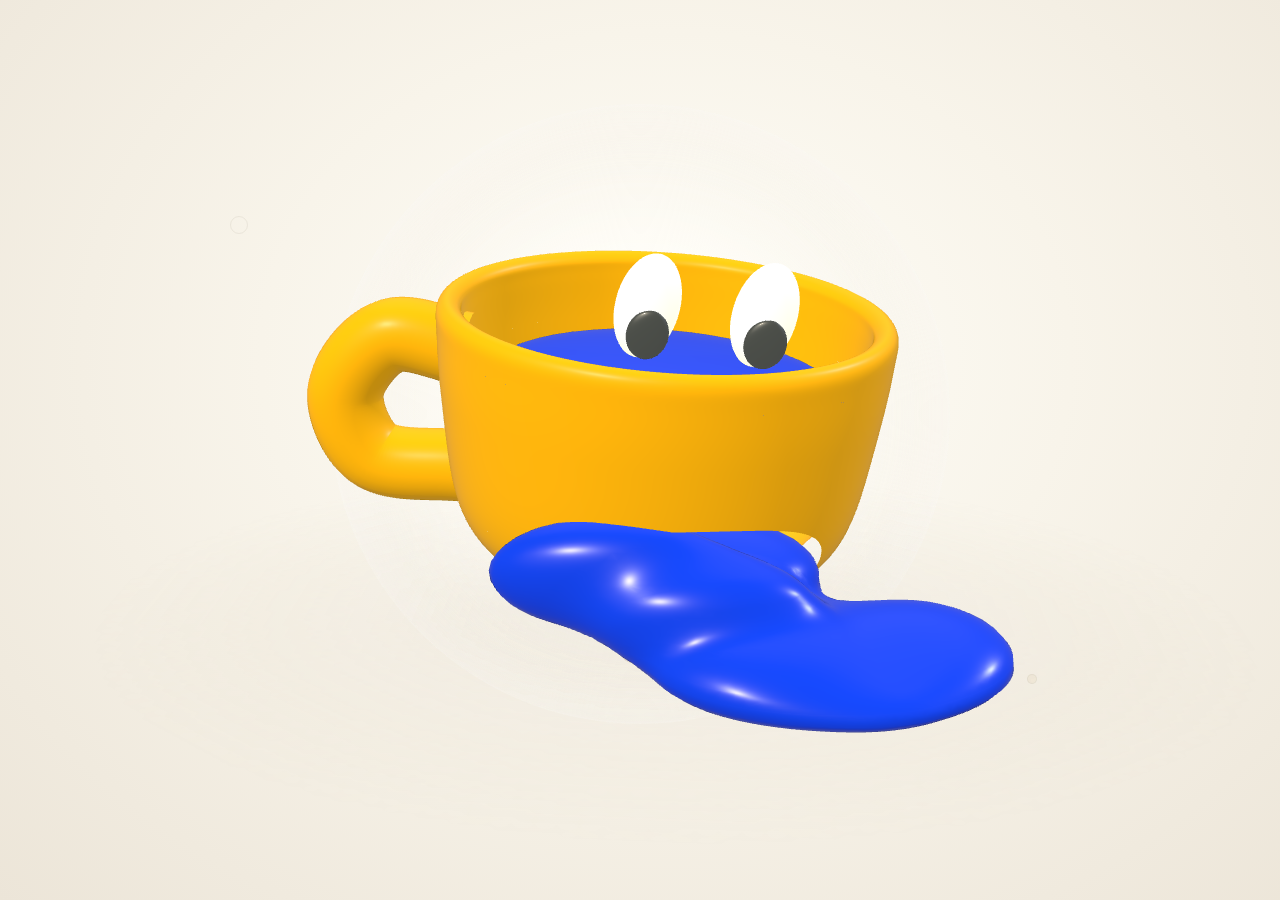
==== index.html @ 0cfe026a "Publish Liuliu NFC interactive page" ====
<!doctype html>
<html lang="zh-CN">
<head>
 <meta charset="UTF-8"><meta name="viewport" content="width=device-width,initial-scale=1,viewport-fit=cover">
 <meta name="theme-color" content="#f6f1e8"><title>漏漏</title>
 <link rel="stylesheet" href="style.css?v=4">
</head>
<body>
 <main aria-label="可以触摸和拖动的漏漏果冻角色">
  <div class="halo" aria-hidden="true"></div>
  <div class="orbit orbit-a" aria-hidden="true"></div><div class="orbit orbit-b" aria-hidden="true"></div>
  <img class="fallback" src="fallback.png" alt="黄色杯子与蓝色情绪组成的漏漏" draggable="false">
  <canvas id="jelly" tabindex="0" role="button" aria-label="轻触漏漏，让它弹一弹；也可以拖动或按空格键"></canvas>
  <div class="touch-ring" aria-hidden="true"></div>
 </main>
 <script type="module" src="app.js?v=8"></script>
</body>
</html>
---- style.css ----
:root{color-scheme:light;background:#f6f1e8}*{box-sizing:border-box}html,body{width:100%;height:100%;margin:0;overflow:hidden}body{background:radial-gradient(ellipse at 52% 40%,#fffef8 0%,#f8f4ea 43%,#ece5d8 100%)}main{position:relative;width:100%;height:100%;isolation:isolate;overflow:hidden}canvas{position:absolute;inset:0;width:100%;height:100%;outline:0;touch-action:none;cursor:grab;z-index:3}canvas:active{cursor:grabbing}canvas:focus-visible{outline:2px solid #ada9c1;outline-offset:-12px;border-radius:22px}.halo{position:absolute;left:50%;top:46%;width:min(74vw,620px);aspect-ratio:1;border-radius:50%;transform:translate(-50%,-50%);background:radial-gradient(circle,#fffef9 30%,#f1eadc55 70%,transparent 72%);box-shadow:inset 0 0 90px #fff9;z-index:0}.orbit{position:absolute;border:1px solid #cdc5b94d;border-radius:50%;pointer-events:none;z-index:1}.orbit-a{width:18px;height:18px;left:18%;top:24%}.orbit-b{width:10px;height:10px;right:19%;bottom:24%;background:#e8ddc359}.fallback{position:absolute;left:50%;top:48%;width:min(75vw,420px);max-height:80vh;object-fit:contain;transform:translate(-50%,-50%);mix-blend-mode:multiply;z-index:2}.ready .fallback{visibility:hidden;pointer-events:none}.touch-ring{position:absolute;left:50%;top:73%;width:34px;height:14px;border:1px solid #c2b7a373;border-radius:50%;transform:translate(-50%,-50%);pointer-events:none;z-index:1;animation:hint 3.5s ease-in-out infinite}@keyframes hint{0%,60%,100%{opacity:.12;transform:translate(-50%,-50%) scale(.85)}75%{opacity:.6;transform:translate(-50%,-50%) scale(1.2)}}@media(prefers-reduced-motion:reduce){.touch-ring{animation:none}}
.speech-bubble{position:absolute;z-index:5;left:50%;top:max(32px,14%);transform:translate(-50%,12px) scale(.96);width:max-content;max-width:calc(100% - 48px);padding:18px 24px;border-radius:24px;background:rgba(255,255,255,.64);border:1px solid rgba(255,255,255,.88);box-shadow:0 12px 40px #28334714,inset 0 1px 0 #fff;backdrop-filter:blur(18px);-webkit-backdrop-filter:blur(18px);color:#27313b;font:500 17px/1.6 'Microsoft YaHei',sans-serif;opacity:0;pointer-events:none;transition:opacity .25s,transform .35s}.speech-bubble.show{opacity:1;transform:translate(-50%,0) scale(1)}.speech-bubble:after{content:'';position:absolute;bottom:-7px;left:60%;width:14px;height:14px;background:rgba(255,255,255,.64);transform:rotate(45deg);border-right:1px solid #fff9;border-bottom:1px solid #fff9}@media(max-width:600px){.speech-bubble{top:22%;font-size:16px;padding:14px 20px}}@media(prefers-reduced-motion:reduce){.speech-bubble{transition:none}}
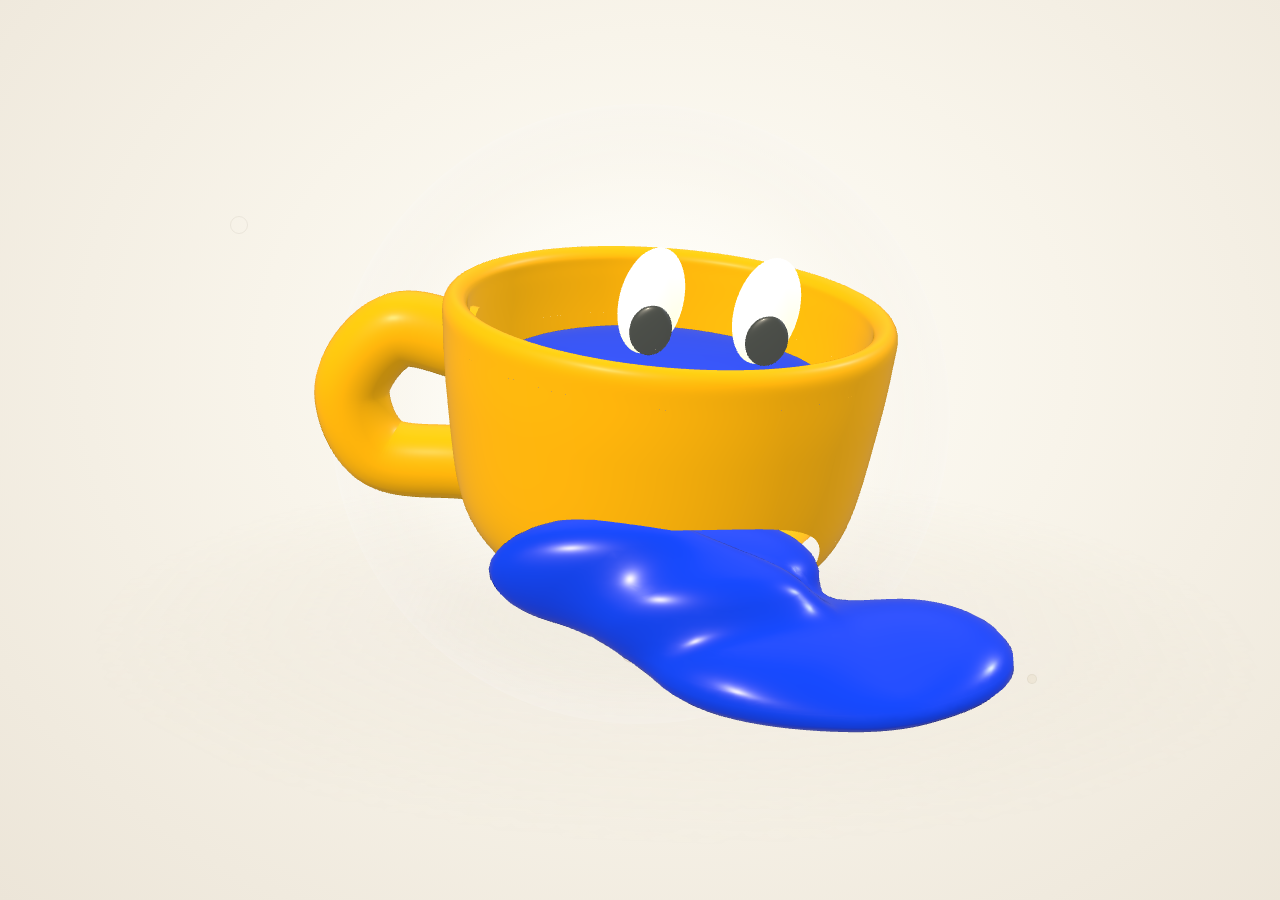
==== commit 87484f11: "Remove static loading placeholder" ====
--- a/index.html
+++ b/index.html
@@ -9,7 +9,6 @@
  <main aria-label="可以触摸和拖动的漏漏果冻角色">
   <div class="halo" aria-hidden="true"></div>
   <div class="orbit orbit-a" aria-hidden="true"></div><div class="orbit orbit-b" aria-hidden="true"></div>
-  <img class="fallback" src="fallback.png" alt="黄色杯子与蓝色情绪组成的漏漏" draggable="false">
   <canvas id="jelly" tabindex="0" role="button" aria-label="轻触漏漏，让它弹一弹；也可以拖动或按空格键"></canvas>
   <div class="touch-ring" aria-hidden="true"></div>
  </main>
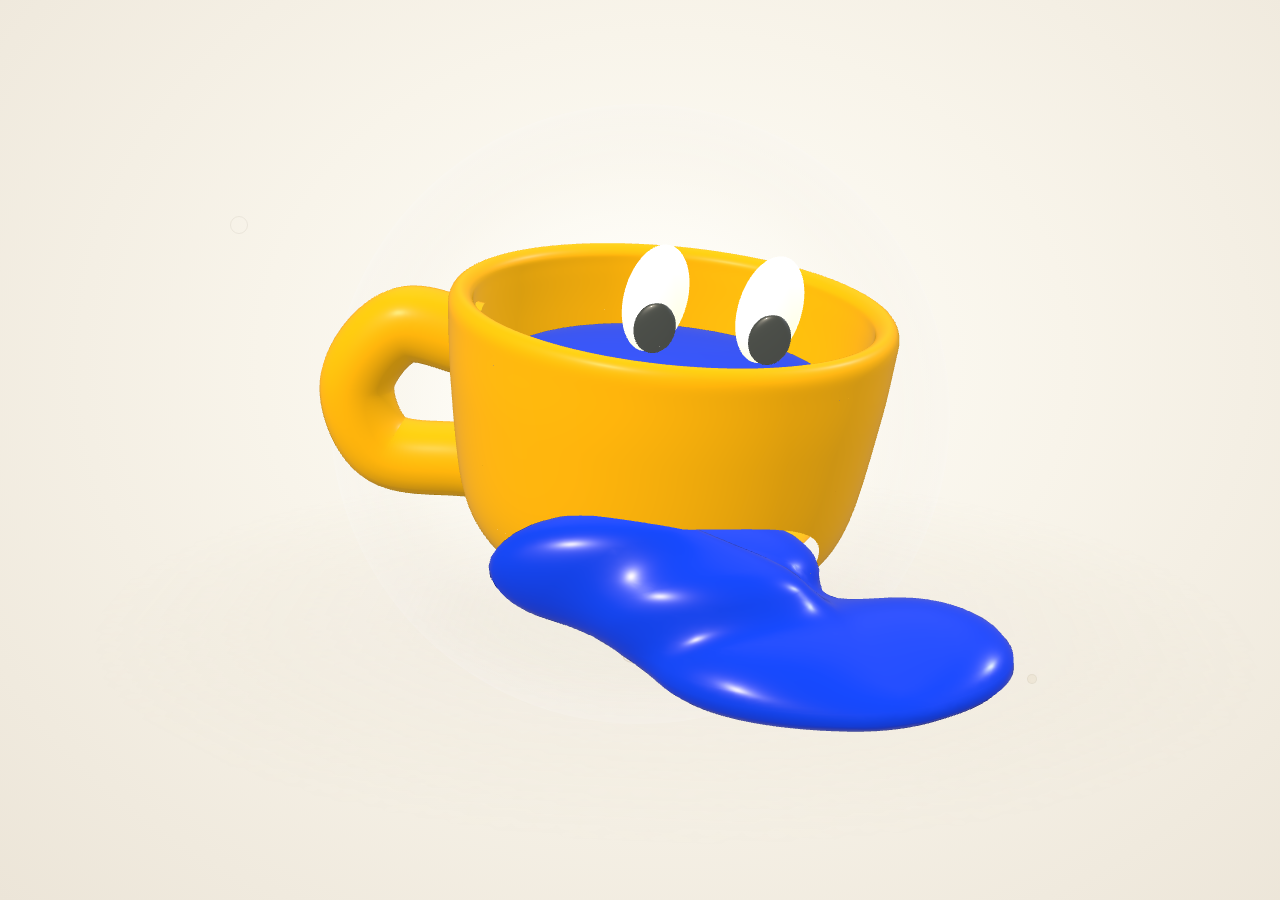
==== commit 359fcfb8: "Refine character details and add drag to orbit all ten models" ====
--- a/index.html
+++ b/index.html
@@ -12,6 +12,6 @@
   <canvas id="jelly" tabindex="0" role="button" aria-label="轻触漏漏，让它弹一弹；也可以拖动或按空格键"></canvas>
   <div class="touch-ring" aria-hidden="true"></div>
  </main>
- <script type="module" src="app.js?v=8"></script>
+ <script type="module" src="app.js?v=9"></script>
 </body>
 </html>
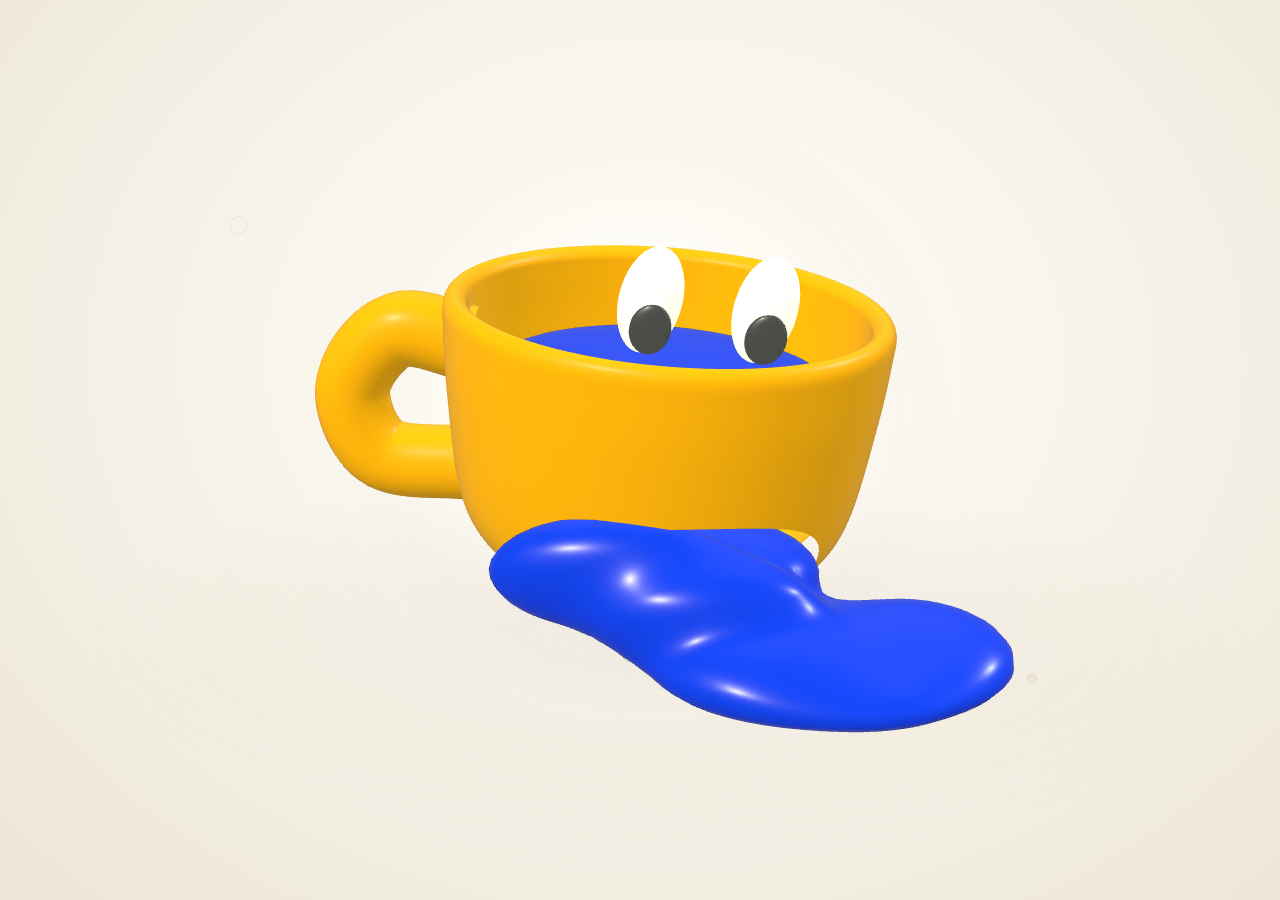
==== commit e96765d4: "Refine hiding and spiral shape and add ten character sound effects" ====
--- a/index.html
+++ b/index.html
@@ -12,6 +12,6 @@
   <canvas id="jelly" tabindex="0" role="button" aria-label="轻触漏漏，让它弹一弹；也可以拖动或按空格键"></canvas>
   <div class="touch-ring" aria-hidden="true"></div>
  </main>
- <script type="module" src="app.js?v=9"></script>
+ <script type="module" src="app.js?v=10"></script>
 </body>
 </html>
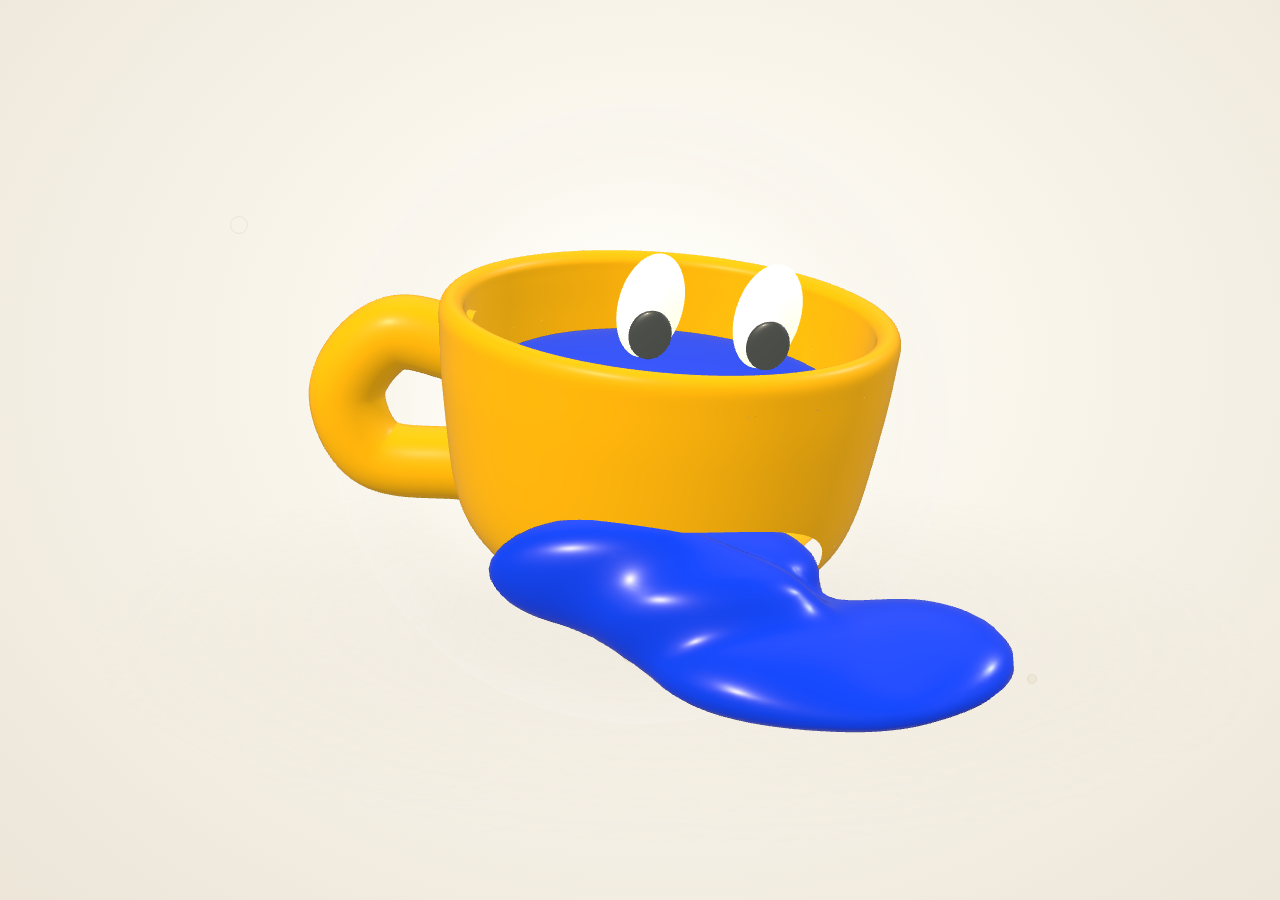
==== commit 32d40700: "Refine spiral and leaning characters, hiding hand, entrance audio and copy" ====
--- a/index.html
+++ b/index.html
@@ -12,6 +12,6 @@
   <canvas id="jelly" tabindex="0" role="button" aria-label="轻触漏漏，让它弹一弹；也可以拖动或按空格键"></canvas>
   <div class="touch-ring" aria-hidden="true"></div>
  </main>
- <script type="module" src="app.js?v=10"></script>
+ <script type="module" src="app.js?v=11"></script>
 </body>
 </html>
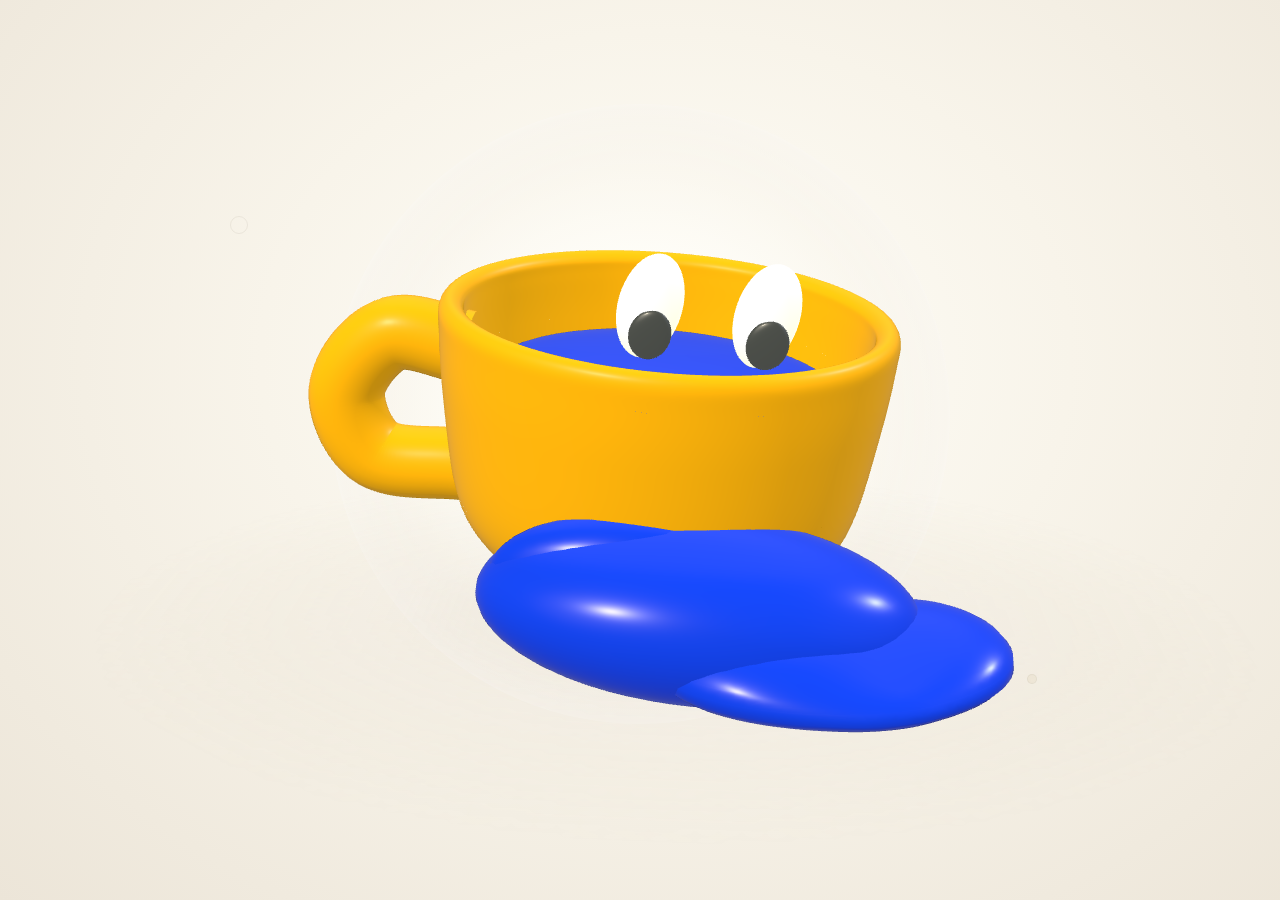
==== commit 437609bd: "Refine character occlusion, silhouettes and messages" ====
--- a/index.html
+++ b/index.html
@@ -12,6 +12,6 @@
   <canvas id="jelly" tabindex="0" role="button" aria-label="轻触漏漏，让它弹一弹；也可以拖动或按空格键"></canvas>
   <div class="touch-ring" aria-hidden="true"></div>
  </main>
- <script type="module" src="app.js?v=11"></script>
+ <script type="module" src="app.js?v=10-11"></script>
 </body>
 </html>
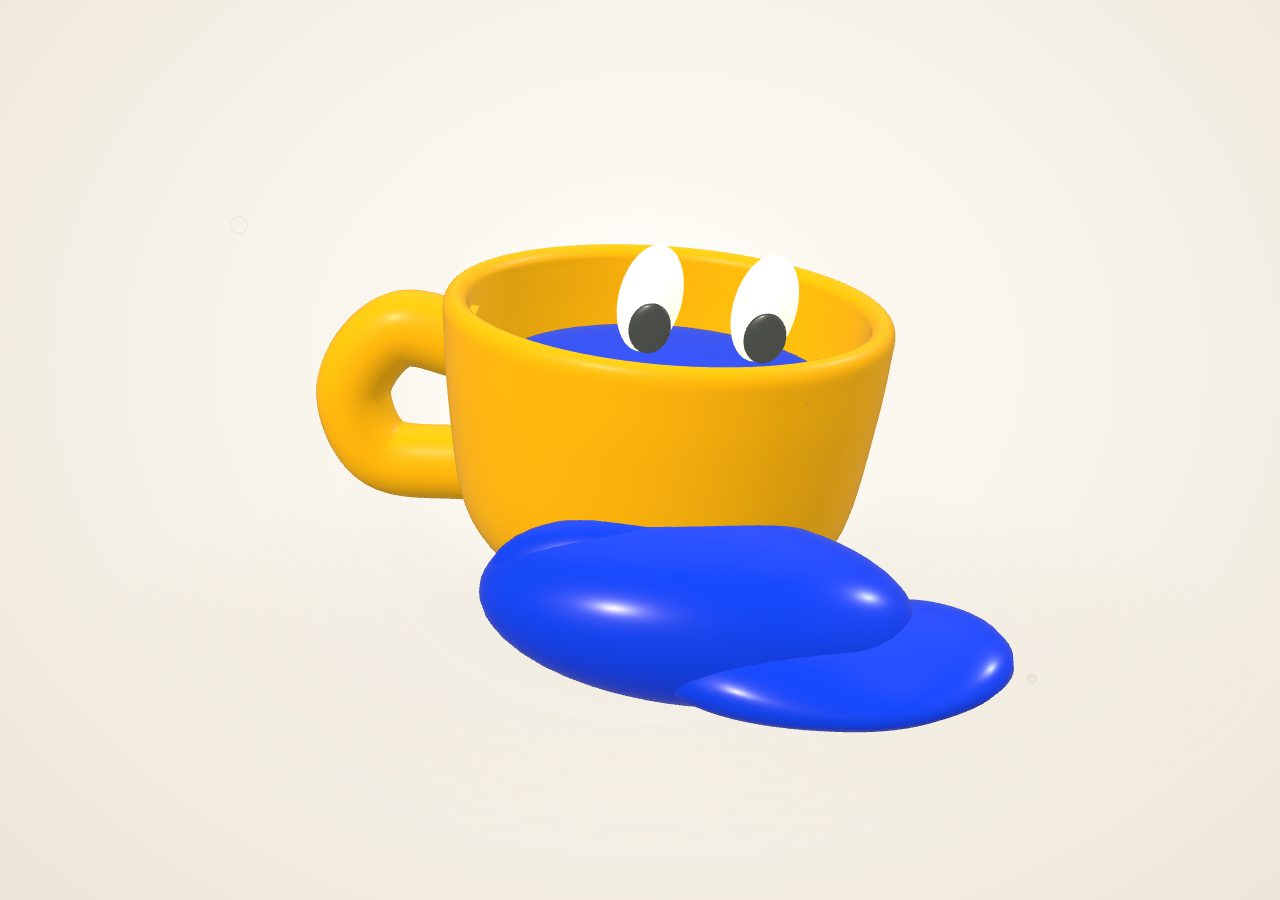
==== commit 98603be7: "Fix reveal sequence and unify first-line captions" ====
--- a/index.html
+++ b/index.html
@@ -3,7 +3,7 @@
 <head>
  <meta charset="UTF-8"><meta name="viewport" content="width=device-width,initial-scale=1,viewport-fit=cover">
  <meta name="theme-color" content="#f6f1e8"><title>漏漏</title>
- <link rel="stylesheet" href="style.css?v=4">
+ <link rel="stylesheet" href="style.css?v=10">
 </head>
 <body>
  <main aria-label="可以触摸和拖动的漏漏果冻角色">
@@ -12,6 +12,6 @@
   <canvas id="jelly" tabindex="0" role="button" aria-label="轻触漏漏，让它弹一弹；也可以拖动或按空格键"></canvas>
   <div class="touch-ring" aria-hidden="true"></div>
  </main>
- <script type="module" src="app.js?v=10-11"></script>
+ <script type="module" src="app.js?v=12"></script>
 </body>
 </html>
--- a/style.css
+++ b/style.css
@@ -1,2 +1,5 @@
 :root{color-scheme:light;background:#f6f1e8}*{box-sizing:border-box}html,body{width:100%;height:100%;margin:0;overflow:hidden}body{background:radial-gradient(ellipse at 52% 40%,#fffef8 0%,#f8f4ea 43%,#ece5d8 100%)}main{position:relative;width:100%;height:100%;isolation:isolate;overflow:hidden}canvas{position:absolute;inset:0;width:100%;height:100%;outline:0;touch-action:none;cursor:grab;z-index:3}canvas:active{cursor:grabbing}canvas:focus-visible{outline:2px solid #ada9c1;outline-offset:-12px;border-radius:22px}.halo{position:absolute;left:50%;top:46%;width:min(74vw,620px);aspect-ratio:1;border-radius:50%;transform:translate(-50%,-50%);background:radial-gradient(circle,#fffef9 30%,#f1eadc55 70%,transparent 72%);box-shadow:inset 0 0 90px #fff9;z-index:0}.orbit{position:absolute;border:1px solid #cdc5b94d;border-radius:50%;pointer-events:none;z-index:1}.orbit-a{width:18px;height:18px;left:18%;top:24%}.orbit-b{width:10px;height:10px;right:19%;bottom:24%;background:#e8ddc359}.fallback{position:absolute;left:50%;top:48%;width:min(75vw,420px);max-height:80vh;object-fit:contain;transform:translate(-50%,-50%);mix-blend-mode:multiply;z-index:2}.ready .fallback{visibility:hidden;pointer-events:none}.touch-ring{position:absolute;left:50%;top:73%;width:34px;height:14px;border:1px solid #c2b7a373;border-radius:50%;transform:translate(-50%,-50%);pointer-events:none;z-index:1;animation:hint 3.5s ease-in-out infinite}@keyframes hint{0%,60%,100%{opacity:.12;transform:translate(-50%,-50%) scale(.85)}75%{opacity:.6;transform:translate(-50%,-50%) scale(1.2)}}@media(prefers-reduced-motion:reduce){.touch-ring{animation:none}}
 .speech-bubble{position:absolute;z-index:5;left:50%;top:max(32px,14%);transform:translate(-50%,12px) scale(.96);width:max-content;max-width:calc(100% - 48px);padding:18px 24px;border-radius:24px;background:rgba(255,255,255,.64);border:1px solid rgba(255,255,255,.88);box-shadow:0 12px 40px #28334714,inset 0 1px 0 #fff;backdrop-filter:blur(18px);-webkit-backdrop-filter:blur(18px);color:#27313b;font:500 17px/1.6 'Microsoft YaHei',sans-serif;opacity:0;pointer-events:none;transition:opacity .25s,transform .35s}.speech-bubble.show{opacity:1;transform:translate(-50%,0) scale(1)}.speech-bubble:after{content:'';position:absolute;bottom:-7px;left:60%;width:14px;height:14px;background:rgba(255,255,255,.64);transform:rotate(45deg);border-right:1px solid #fff9;border-bottom:1px solid #fff9}@media(max-width:600px){.speech-bubble{top:22%;font-size:16px;padding:14px 20px}}@media(prefers-reduced-motion:reduce){.speech-bubble{transition:none}}
+
+/* Shared first-line treatment for every character. */
+.speech-bubble{top:auto!important;bottom:12%;font-size:20px!important;line-height:1.55;text-align:center;text-wrap:balance;transform:translateX(-50%)}.speech-bubble.show{transform:translateX(-50%)}.speech-bubble:after{display:none}
